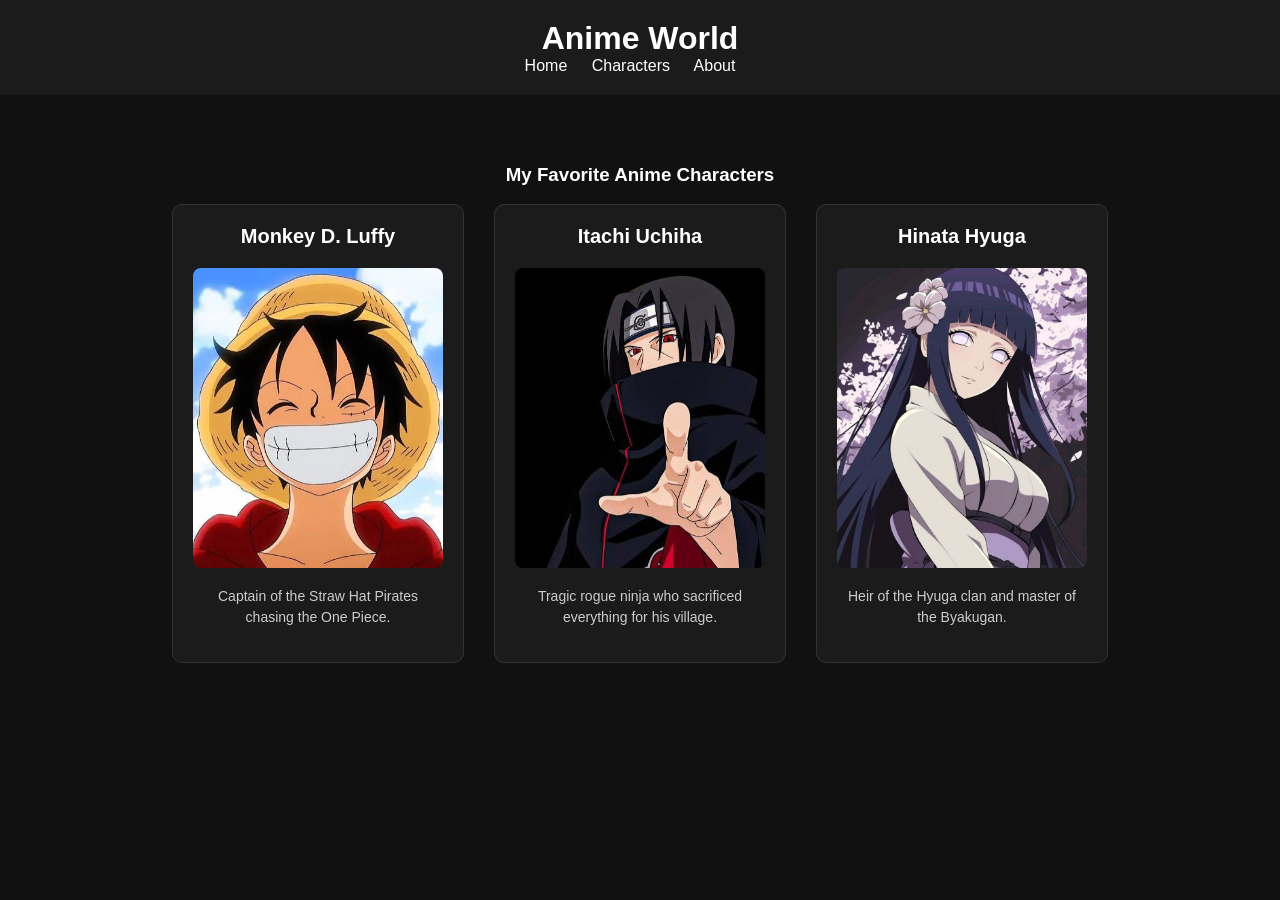
==== characters.html @ 78b743f8 "Initial commit" ====
<!DOCTYPE html>
<html>

<head>
    <title>Anime World</title>
    <link rel="stylesheet" href="style.css">
</head>

<body>
    <header>
        <h1>Anime World</h1>
        <nav>
            <a href="index.html">Home</a>
            <a href="characters.html">Characters</a>
            <a href="about.html">About</a>
        </nav>
    </header>
    <main>
        <section id="characters">
            <h3>My Favorite Anime Characters</h3>
            <div class="character">
                <a href="luffy.html" class="character-card">
                    <h3>Monkey D. Luffy</h3>
                    <img src="image/luffy.jpg" alt="Monkey D. Luffy" width="250" height="300">
                    <p>Captain of the Straw Hat Pirates chasing the One Piece.</p>
                </a>
                <a href="itachi.html" class="character-card">
                    <h3>Itachi Uchiha</h3>
                    <img src="image/itachi.jpg" alt="Itachi Uchiha" width="250" height="300">
                    <p>Tragic rogue ninja who sacrificed everything for his village.</p>
                </a>
                <a href="hinata.html" class="character-card">
                    <h3>Hinata Hyuga</h3>
                    <img src="image/hinata.jpg" alt="Hinata Hyuga" width="250" height="300">
                    <p>Heir of the Hyuga clan and master of the Byakugan.</p>
                </a>
            </div>
        </section>
    </main>
</body>

</html>
---- style.css ----
body {
    background-color: #111;
    color: white;
    font-family: Arial, sans-serif;
    margin: 0;
}

header {
    text-align: center;
    background-color: #1b1b1b;
    padding: 20px;
}

h1 {
    font-size: 32px;
    margin: 0;
}

nav a {
    color: white;
    text-decoration: none;
    margin-right: 20px;
}

nav a:hover {
    color: orange;
}

main > .hero {
    min-height: 70vh;
    background-image: linear-gradient(rgba(0,0,0,0.55), rgba(0,0,0,0.55)), url("backgrounds/anime-bg.jpg");
    background-size: cover;
    background-position: center;
    display: flex;
    flex-direction: column;
    justify-content: center;
    align-items: center;
    text-align: center;
    padding: 40px;
}

main > .hero h2 {
    font-size: 36px;
    margin-bottom: 15px;
}

main > .hero p {
    font-size: 18px;
    margin-bottom: 20px;
    color: #ddd;
}

button {
    background-color: orange;
    color: white;
    border: none;
    padding: 10px 20px;
    font-size: 16px;
    cursor: pointer;
}

button:hover {
    background-color: darkorange;
}

#characters {
    padding: 50px;
    text-align: center;
}

#characters h2 {
    font-size: 28px;
    margin-bottom: 20px;
}

.character {
    display: flex;
    justify-content: center;
    gap: 30px;
    flex-wrap: wrap;
    max-width: 1200px;
    margin: 0 auto;
}

.character-card {
    display: block;
    text-decoration: none;
    color: white;
    
    background-color: #1b1b1b;
    padding: 20px;
    border-radius: 10px;
    width: 250px;
    border: 1px solid #333;
    transition: transform 0.3s, box-shadow 0.3s, border-color 0.3s;
}

.character-card:hover {
    transform: translateY(-10px);
    box-shadow: 0 10px 20px rgba(0, 0, 0, 0.5);
    border-color: orange;
}
.character-card h3 {
    font-size: 20px;
    margin-top: 0;
}

.character-card img {
    width: 100%;
    height: 300px;
    object-fit: cover;
    border-radius: 8px;
    transition: transform 0.3s, box-shadow 0.3s;
}

.character-card p {
    color: #ccc;
    line-height: 1.5;
    font-size: 14px;
}
.luffy-hero {
    min-height: 90vh;
    background-image:linear-gradient(rgba(0, 0, 0, 0.45),rgba(0, 0, 0, 0.65)),url("image/luffy-gear5.gif");
    background-size: cover;
    background-position: center;
    background-repeat: no-repeat;
    position: relative;
}
.luffy-info {
    position: absolute;
    top: 40px;
    left: 40px;
    max-width: 400px;
}
.luffy-info h2 {
    font-size: 42px;
    margin-bottom: 10px;
}
.luffy-info p {
    font-size: 18px;
    line-height: 1.5;
}
.luffy-character {
    position: absolute;
    height: 70vh;
    width: auto;
    left: 50%;
    top: 50%;
    transform: translate(-50%, -50%);
    cursor: pointer;
    transition: transform 0.1s ease-out;
}
.luffy-about h2,
.luffy-abilities h2,
.luffy-dream h2,
.luffy-video h2 {
    font-size: 30px;

    margin-bottom: 20px;
}

.luffy-about p,
.luffy-dream p {
    color: #ccc;

    line-height: 1.7;

    font-size: 17px;
}


/* Abilities */

.ability {
    background-color: #1b1b1b;

    padding: 20px;

    margin: 15px 0;

    border-radius: 10px;

    border: 1px solid #333;
}

.ability h3 {
    margin-top: 0;

    color: orange;
}

.ability p {
    color: #ccc;

    line-height: 1.5;
}


/* Video */

.luffy-video iframe {
    max-width: 100%;

    border: none;

    border-radius: 10px;
}
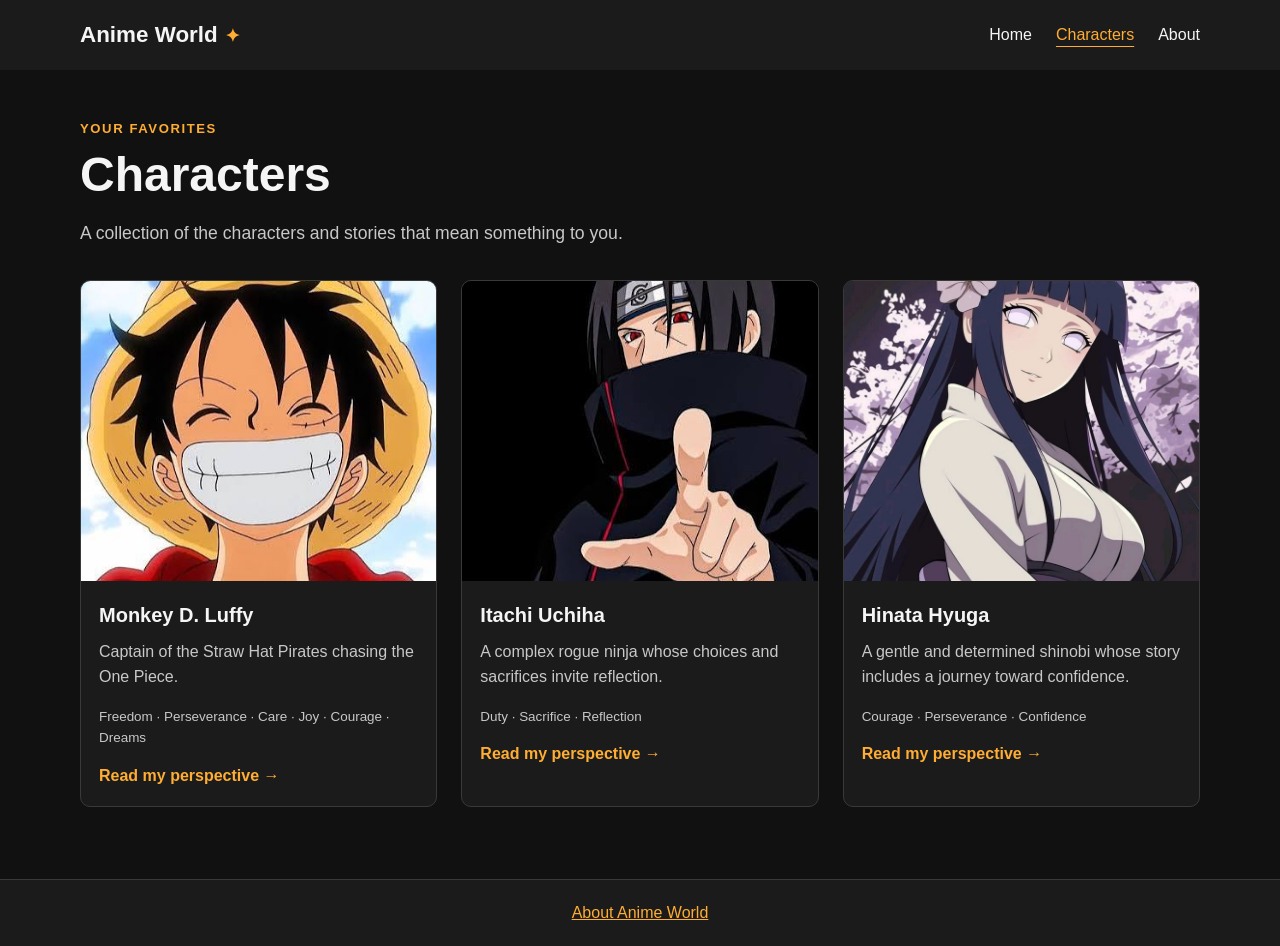
==== commit d6d23a58: "Update anime website with Hinata and Itachi pages" ====
--- a/characters.html
+++ b/characters.html
@@ -1,42 +1,25 @@
-<!DOCTYPE html>
-<html>
-
+<!doctype html>
+<html lang="en">
 <head>
-    <title>Anime World</title>
+    <meta charset="utf-8">
+    <meta name="viewport" content="width=device-width, initial-scale=1">
+    <meta name="description" content="Meet the anime characters whose stories matter to you.">
+    <title>Characters | Anime World</title>
     <link rel="stylesheet" href="style.css">
+    <script src="js/characters.js" defer></script>
+    <script src="js/app.js" defer></script>
 </head>
-
 <body>
-    <header>
-        <h1>Anime World</h1>
-        <nav>
-            <a href="index.html">Home</a>
-            <a href="characters.html">Characters</a>
-            <a href="about.html">About</a>
-        </nav>
+    <a class="skip-link" href="#main-content">Skip to content</a>
+    <header class="site-header">
+        <a class="site-title" href="index.html">Anime World<span class="brand-mark" aria-hidden="true">✦</span></a>
+        <nav class="site-nav" aria-label="Main navigation"><a href="index.html">Home</a><a href="characters.html" aria-current="page">Characters</a><a href="about.html">About</a></nav>
     </header>
-    <main>
-        <section id="characters">
-            <h3>My Favorite Anime Characters</h3>
-            <div class="character">
-                <a href="luffy.html" class="character-card">
-                    <h3>Monkey D. Luffy</h3>
-                    <img src="image/luffy.jpg" alt="Monkey D. Luffy" width="250" height="300">
-                    <p>Captain of the Straw Hat Pirates chasing the One Piece.</p>
-                </a>
-                <a href="itachi.html" class="character-card">
-                    <h3>Itachi Uchiha</h3>
-                    <img src="image/itachi.jpg" alt="Itachi Uchiha" width="250" height="300">
-                    <p>Tragic rogue ninja who sacrificed everything for his village.</p>
-                </a>
-                <a href="hinata.html" class="character-card">
-                    <h3>Hinata Hyuga</h3>
-                    <img src="image/hinata.jpg" alt="Hinata Hyuga" width="250" height="300">
-                    <p>Heir of the Hyuga clan and master of the Byakugan.</p>
-                </a>
-            </div>
-        </section>
+    <main id="main-content" class="content-wrap page-content">
+        <header class="page-heading page-heading-left"><p class="eyebrow">Your favorites</p><h1>Characters</h1><p>A collection of the characters and stories that mean something to you.</p></header>
+        <section class="character-grid" data-character-grid aria-label="Characters"></section>
+        <noscript><p class="empty-state">Enable JavaScript to see the character cards.</p></noscript>
     </main>
+    <footer class="site-footer"><p><a href="about.html">About Anime World</a></p></footer>
 </body>
-
-</html>+</html>
--- a/style.css
+++ b/style.css
@@ -1,207 +1,199 @@
-body {
-    background-color: #111;
-    color: white;
-    font-family: Arial, sans-serif;
-    margin: 0;
+:root {
+    color-scheme: dark;
+    --page: #111;
+    --surface: #1b1b1b;
+    --text: #f5f5f5;
+    --muted: #c8c8c8;
+    --accent: #ffad33;
+    --border: #393939;
+    --content-width: 1120px;
 }
 
-header {
-    text-align: center;
-    background-color: #1b1b1b;
-    padding: 20px;
+* { box-sizing: border-box; }
+html { scroll-behavior: smooth; }
+body {
+    min-width: 320px;
+    margin: 0;
+    background: var(--page);
+    color: var(--text);
+    font-family: Arial, Helvetica, sans-serif;
+    line-height: 1.6;
 }
+img { display: block; max-width: 100%; }
+a { color: var(--accent); }
+a:hover { color: #ffd08a; }
+a:focus-visible, button:focus-visible { outline: 3px solid #fff; outline-offset: 4px; }
 
-h1 {
-    font-size: 32px;
-    margin: 0;
+.skip-link {
+    position: absolute;
+    z-index: 10;
+    top: 8px;
+    left: 8px;
+    padding: 10px 14px;
+    transform: translateY(-150%);
+    background: #fff;
+    color: #111;
 }
+.skip-link:focus { transform: translateY(0); }
 
-nav a {
-    color: white;
+.site-header {
+    display: flex;
+    align-items: center;
+    justify-content: space-between;
+    gap: 24px;
+    padding: 16px max(24px, calc((100% - var(--content-width)) / 2));
+    background: #1b1b1b;
+}
+.site-title { color: var(--text); font-size: 1.4rem; font-weight: 700; text-decoration: none; }
+.brand-mark { margin-left: 7px; color: var(--accent); font-size: .8em; }
+.site-nav { display: flex; flex-wrap: wrap; gap: 8px 24px; }
+.site-nav a { padding: 6px 0; color: var(--text); text-decoration: none; }
+.site-nav a:hover, .site-nav a[aria-current="page"] { color: var(--accent); }
+.site-nav a[aria-current="page"] { text-decoration: underline; text-underline-offset: 6px; }
+
+.content-wrap { width: min(var(--content-width), calc(100% - 48px)); margin-inline: auto; }
+.page-content { min-height: calc(100vh - 150px); padding-block: 48px 72px; }
+.narrow-content { max-width: 760px; }
+.page-heading { max-width: 680px; margin: 0 auto 36px; text-align: center; }
+.page-heading h1 { margin: 0 0 12px; font-size: clamp(2rem, 5vw, 3rem); line-height: 1.15; }
+.page-heading > p:last-child { color: var(--muted); font-size: 1.1rem; }
+.page-heading-left { max-width: none; margin: 0 0 32px; text-align: left; }
+.eyebrow { margin: 0 0 8px; color: var(--accent); font-size: .82rem; font-weight: 700; letter-spacing: .12em; text-transform: uppercase; }
+.button-link {
+    display: inline-block;
+    padding: 11px 20px;
+    border: 2px solid var(--accent);
+    border-radius: 5px;
+    background: var(--accent);
+    color: #17110a;
+    font: inherit;
+    font-weight: 700;
     text-decoration: none;
-    margin-right: 20px;
 }
+.button-link:hover { border-color: #ffd08a; background: #ffd08a; color: #17110a; }
+.text-link { display: inline-block; margin-top: 8px; font-weight: 700; }
+.empty-state { padding: 36px; border: 1px dashed var(--border); border-radius: 8px; color: var(--muted); text-align: center; }
 
-nav a:hover {
-    color: orange;
+.cinematic-hero {
+    position: relative;
+    display: flex;
+    min-height: min(82vh, 780px);
+    align-items: center;
+    overflow: hidden;
+    padding: 72px max(24px, calc((100% - var(--content-width)) / 2));
+    background: url("backgrounds/anime-bg.jpg") center / cover no-repeat;
 }
+.hero-shade {
+    position: absolute;
+    inset: 0;
+    background: linear-gradient(90deg, rgb(8 8 14 / 94%) 0%, rgb(8 8 14 / 76%) 45%, rgb(8 8 14 / 20%) 100%), linear-gradient(0deg, rgb(8 8 14 / 70%), transparent 35%);
+}
+.hero-content { position: relative; z-index: 1; max-width: 740px; }
+.hero-content h1 { margin: 0 0 20px; font-size: clamp(3.1rem, 8vw, 6.5rem); line-height: .98; letter-spacing: -.045em; }
+.hero-content h1 em { color: var(--accent); font-style: normal; }
+.hero-content > p:not(.eyebrow) { max-width: 570px; margin: 0 0 30px; color: #e1e1e5; font-size: clamp(1.05rem, 2vw, 1.25rem); }
+.hero-actions { display: flex; flex-wrap: wrap; align-items: center; gap: 20px; }
+.quiet-link { color: var(--text); font-weight: 700; text-decoration: none; }
+.quiet-link:hover { color: var(--accent); }
+.hero-caption { position: absolute; right: max(24px, calc((100% - var(--content-width)) / 2)); bottom: 18px; z-index: 1; color: #ddd; font-size: .8rem; }
 
-main > .hero {
-    min-height: 70vh;
-    background-image: linear-gradient(rgba(0,0,0,0.55), rgba(0,0,0,0.55)), url("backgrounds/anime-bg.jpg");
-    background-size: cover;
-    background-position: center;
+.home-section { padding-block: 72px 82px; }
+.section-heading { display: flex; align-items: end; justify-content: space-between; gap: 20px; margin-bottom: 26px; }
+.section-heading h2 { margin: 0; font-size: clamp(1.7rem, 4vw, 2.5rem); line-height: 1.2; }
+.section-heading .eyebrow { margin-bottom: 6px; }
+.featured-grid { display: grid; grid-template-columns: 1.3fr 1fr 1fr; gap: 18px; }
+.featured-card {
+    position: relative;
+    display: block;
+    min-height: 360px;
+    overflow: hidden;
+    border: 1px solid var(--border);
+    border-radius: 10px;
+    background: var(--surface);
+    color: var(--text);
+    text-decoration: none;
+}
+.featured-card img { position: absolute; inset: 0; width: 100%; height: 100%; object-fit: cover; transition: transform .35s ease; }
+.featured-card:hover img { transform: scale(1.04); }
+.featured-card::after { position: absolute; inset: 25% 0 0; background: linear-gradient(transparent, rgb(0 0 0 / 90%)); content: ""; }
+.featured-overlay { position: absolute; right: 20px; bottom: 20px; left: 20px; z-index: 1; display: grid; gap: 5px; }
+.featured-overlay h3 { margin: 0; font-size: 1.4rem; }
+.featured-overlay > span:last-child { color: #ddd; font-size: .92rem; }
+.featured-card:hover { border-color: var(--accent); color: var(--text); }
+
+.character-grid { display: grid; grid-template-columns: repeat(auto-fit, minmax(min(100%, 250px), 1fr)); gap: 24px; }
+.character-card {
     display: flex;
+    overflow: hidden;
     flex-direction: column;
-    justify-content: center;
+    border: 1px solid var(--border);
+    border-radius: 10px;
+    background: var(--surface);
+    color: var(--text);
+    text-decoration: none;
+    transition: transform .2s ease, border-color .2s ease, box-shadow .2s ease;
+}
+.character-card:hover { transform: translateY(-4px); border-color: var(--accent); box-shadow: 0 12px 28px rgb(0 0 0 / 30%); color: var(--text); }
+.character-card img { width: 100%; height: 300px; object-fit: cover; }
+.card-copy { display: block; padding: 18px; }
+.card-title { display: block; margin: 0 0 8px; font-size: 1.25rem; font-weight: 700; }
+.card-description { display: block; margin: 0 0 16px; color: var(--muted); }
+.value-list { display: block; margin-bottom: 14px; color: var(--muted); font-size: .84rem; }
+.card-action { color: var(--accent); font-weight: 700; }
+
+.character-hero {
+    display: grid;
+    min-height: 540px;
+    grid-template-columns: minmax(0, 1fr) minmax(240px, .8fr);
     align-items: center;
-    text-align: center;
-    padding: 40px;
+    gap: 32px;
+    padding: 48px max(24px, calc((100% - var(--content-width)) / 2));
 }
+.luffy-hero { background: linear-gradient(90deg, rgb(0 0 0 / 85%), rgb(0 0 0 / 45%)), url("backgrounds/anime-bg.jpg") center / cover no-repeat; }
+.character-hero:not(.luffy-hero) { background: radial-gradient(ellipse at 75% 45%, #34291e 0%, #1a1a1d 48%, #111 100%); }
+.character-hero-copy { position: relative; z-index: 1; max-width: 560px; }
+.character-hero-copy h1 { margin: 0 0 14px; font-size: clamp(2.5rem, 5vw, 4rem); line-height: 1.1; }
+.character-hero-image { justify-self: center; width: auto; max-height: 470px; object-fit: contain; }
+.reflection-content { max-width: 900px; }
+.reflection-section { margin-block: 40px; }
+.reflection-section h2 { margin: 0 0 14px; font-size: clamp(1.5rem, 3vw, 2rem); line-height: 1.25; }
+.reflection-section p { max-width: 75ch; color: var(--muted); }
+.core-value-list { display: flex; flex-wrap: wrap; gap: 10px; margin: 0; padding: 0; list-style: none; }
+.core-value-list li { padding: 7px 12px; border: 1px solid var(--border); border-radius: 5px; background: var(--surface); color: var(--text); }
+.lesson-card { margin-top: 14px; padding: 22px; border: 1px solid var(--border); border-radius: 9px; background: var(--surface); }
+.lesson-card h3 { margin: 0 0 10px; color: var(--accent); }
+.lesson-card p:last-child { margin-bottom: 0; }
+.personal-reflection { padding: 24px; border-radius: 9px; background: #171717; }
+.back-link { margin-top: 40px; }
+.not-found { max-width: var(--content-width); min-height: 55vh; margin: auto; padding: 80px 24px; }
 
-main > .hero h2 {
-    font-size: 36px;
-    margin-bottom: 15px;
+.site-footer { padding: 20px 24px; border-top: 1px solid var(--border); background: var(--surface); color: var(--muted); text-align: center; }
+.site-footer p { margin: 0; }
+.site-footer a { color: var(--accent); }
+
+@media (max-width: 760px) {
+    .featured-grid { grid-template-columns: repeat(2, minmax(0, 1fr)); }
+    .featured-card:first-child { grid-column: 1 / -1; min-height: 320px; }
 }
-
-main > .hero p {
-    font-size: 18px;
-    margin-bottom: 20px;
-    color: #ddd;
+@media (max-width: 640px) {
+    .site-header { flex-direction: column; gap: 8px; padding: 14px 20px; }
+    .site-nav { justify-content: center; gap: 8px 20px; }
+    .content-wrap { width: min(100% - 36px, var(--content-width)); }
+    .page-content { padding-block: 36px 52px; }
+    .character-hero { min-height: auto; grid-template-columns: 1fr; gap: 12px; padding: 48px 24px 24px; text-align: center; }
+    .character-hero-copy { margin-inline: auto; }
+    .character-hero-image { max-height: 340px; }
+    .reflection-section { margin-block: 32px; }
 }
-
-button {
-    background-color: orange;
-    color: white;
-    border: none;
-    padding: 10px 20px;
-    font-size: 16px;
-    cursor: pointer;
+@media (max-width: 520px) {
+    .cinematic-hero { min-height: 72vh; padding: 60px 24px 84px; background-position: 58% center; }
+    .hero-shade { background: linear-gradient(90deg, rgb(8 8 14 / 88%), rgb(8 8 14 / 55%)), linear-gradient(0deg, rgb(8 8 14 / 75%), transparent 60%); }
+    .hero-caption { right: 24px; bottom: 12px; left: 24px; }
+    .home-section { padding-block: 50px 60px; }
+    .section-heading { align-items: start; flex-direction: column; }
+    .featured-grid { grid-template-columns: 1fr; }
+    .featured-card, .featured-card:first-child { min-height: 300px; grid-column: auto; }
 }
-
-button:hover {
-    background-color: darkorange;
+@media (prefers-reduced-motion: reduce) {
+    *, *::before, *::after { scroll-behavior: auto !important; transition-duration: .01ms !important; }
 }
-
-#characters {
-    padding: 50px;
-    text-align: center;
-}
-
-#characters h2 {
-    font-size: 28px;
-    margin-bottom: 20px;
-}
-
-.character {
-    display: flex;
-    justify-content: center;
-    gap: 30px;
-    flex-wrap: wrap;
-    max-width: 1200px;
-    margin: 0 auto;
-}
-
-.character-card {
-    display: block;
-    text-decoration: none;
-    color: white;
-    
-    background-color: #1b1b1b;
-    padding: 20px;
-    border-radius: 10px;
-    width: 250px;
-    border: 1px solid #333;
-    transition: transform 0.3s, box-shadow 0.3s, border-color 0.3s;
-}
-
-.character-card:hover {
-    transform: translateY(-10px);
-    box-shadow: 0 10px 20px rgba(0, 0, 0, 0.5);
-    border-color: orange;
-}
-.character-card h3 {
-    font-size: 20px;
-    margin-top: 0;
-}
-
-.character-card img {
-    width: 100%;
-    height: 300px;
-    object-fit: cover;
-    border-radius: 8px;
-    transition: transform 0.3s, box-shadow 0.3s;
-}
-
-.character-card p {
-    color: #ccc;
-    line-height: 1.5;
-    font-size: 14px;
-}
-.luffy-hero {
-    min-height: 90vh;
-    background-image:linear-gradient(rgba(0, 0, 0, 0.45),rgba(0, 0, 0, 0.65)),url("image/luffy-gear5.gif");
-    background-size: cover;
-    background-position: center;
-    background-repeat: no-repeat;
-    position: relative;
-}
-.luffy-info {
-    position: absolute;
-    top: 40px;
-    left: 40px;
-    max-width: 400px;
-}
-.luffy-info h2 {
-    font-size: 42px;
-    margin-bottom: 10px;
-}
-.luffy-info p {
-    font-size: 18px;
-    line-height: 1.5;
-}
-.luffy-character {
-    position: absolute;
-    height: 70vh;
-    width: auto;
-    left: 50%;
-    top: 50%;
-    transform: translate(-50%, -50%);
-    cursor: pointer;
-    transition: transform 0.1s ease-out;
-}
-.luffy-about h2,
-.luffy-abilities h2,
-.luffy-dream h2,
-.luffy-video h2 {
-    font-size: 30px;
-
-    margin-bottom: 20px;
-}
-
-.luffy-about p,
-.luffy-dream p {
-    color: #ccc;
-
-    line-height: 1.7;
-
-    font-size: 17px;
-}
-
-
-/* Abilities */
-
-.ability {
-    background-color: #1b1b1b;
-
-    padding: 20px;
-
-    margin: 15px 0;
-
-    border-radius: 10px;
-
-    border: 1px solid #333;
-}
-
-.ability h3 {
-    margin-top: 0;
-
-    color: orange;
-}
-
-.ability p {
-    color: #ccc;
-
-    line-height: 1.5;
-}
-
-
-/* Video */
-
-.luffy-video iframe {
-    max-width: 100%;
-
-    border: none;
-
-    border-radius: 10px;
-}
